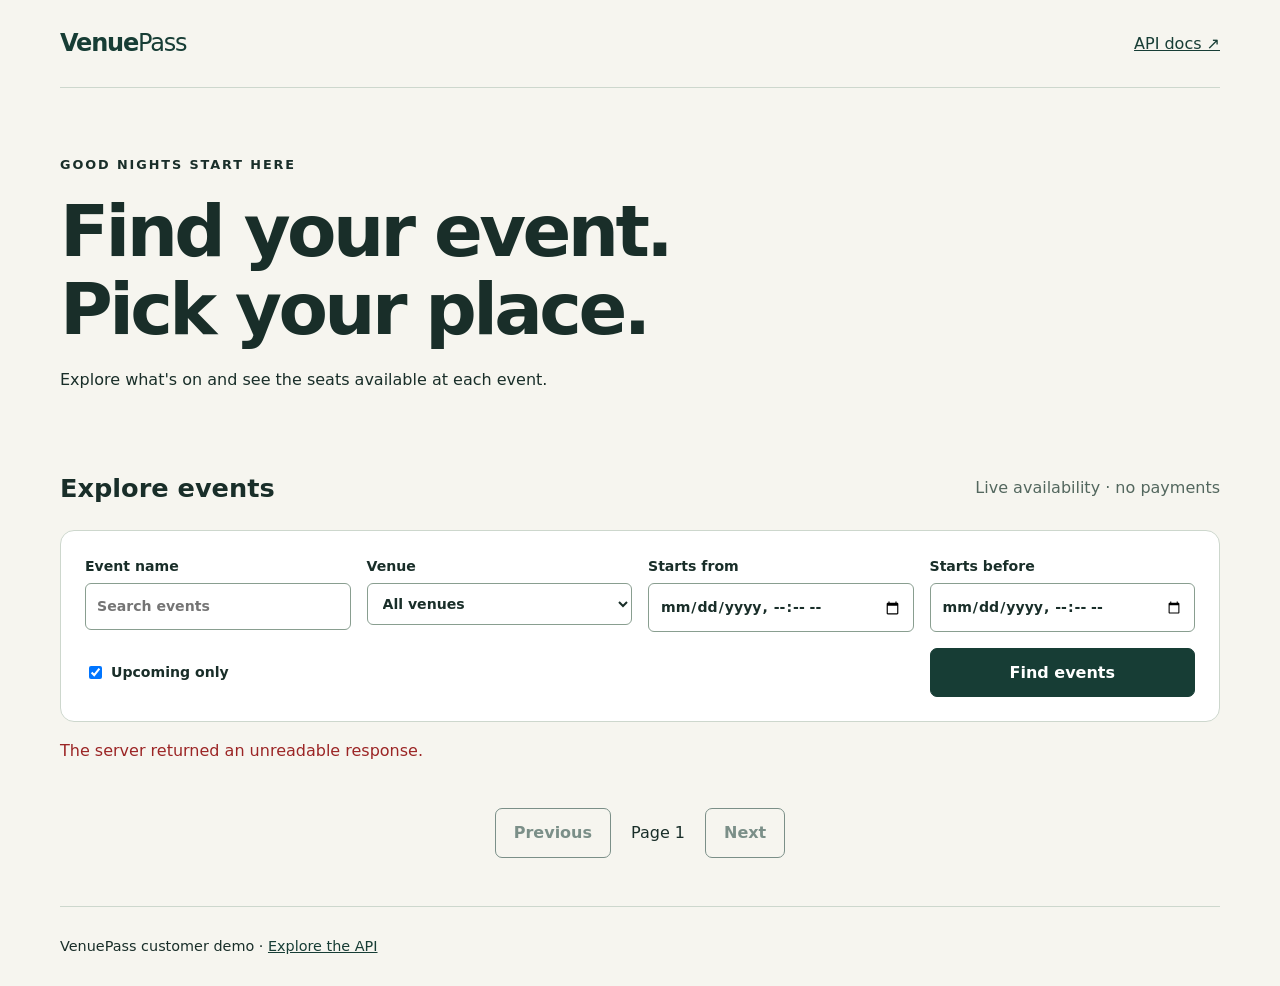
==== app/demo/index.html @ 524a2055 "feat: add event browsing demo" ====
<!doctype html>
<html lang="en">
<head>
  <meta charset="utf-8">
  <meta name="viewport" content="width=device-width, initial-scale=1">
  <meta name="theme-color" content="#173d35">
  <title>VenuePass — find your next event</title>
  <link rel="stylesheet" href="./styles.css">
  <script type="module" src="./app.js"></script>
</head>
<body>
  <!-- A same-origin demo keeps API calls and browser deployment straightforward. -->
  <header class="site-header"><a class="brand" href="./">Venue<span>Pass</span></a><a href="/docs">API docs ↗</a></header>
  <main>
    <section class="intro"><p class="eyebrow">Good nights start here</p><h1>Find your event.<br>Pick your place.</h1><p>Explore what's on and see the seats available at each event.</p></section>
    <section aria-labelledby="browse-heading">
      <div class="section-heading"><h2 id="browse-heading">Explore events</h2><span class="muted">Live availability · no payments</span></div>
      <form id="filters" class="filters">
        <label>Event name<input name="q" type="search" maxlength="255" placeholder="Search events"></label>
        <label>Venue<select name="venue_id" id="venue-filter"><option value="">All venues</option></select></label>
        <label>Starts from<input name="starts_from" type="datetime-local"></label>
        <label>Starts before<input name="starts_before" type="datetime-local"></label>
        <label class="check"><input name="upcoming_only" type="checkbox" checked>Upcoming only</label>
        <button type="submit">Find events</button>
      </form>
      <p id="browse-status" role="status" aria-live="polite"></p>
      <div id="event-list" class="event-grid"></div>
      <nav class="pagination" aria-label="Event pages"><button id="previous" type="button" class="secondary" disabled>Previous</button><span id="page-label">Page 1</span><button id="next" type="button" class="secondary" disabled>Next</button></nav>
    </section>
    <section id="event-detail" class="detail" aria-labelledby="detail-heading" hidden>
      <div class="section-heading"><h2 id="detail-heading" tabindex="-1">Event details</h2><button id="close-detail" type="button" class="secondary">Close details</button></div>
      <div id="detail-copy"></div>
      <h3>Seats</h3><p class="muted">Seats are grouped by their labels. This is not a floor plan.</p>
      <p id="seat-status" role="status" aria-live="polite"></p><div id="seat-list"></div>
    </section>
  </main>
  <footer>VenuePass customer demo · <a href="/docs">Explore the API</a></footer>
</body>
</html>
---- app/demo/styles.css ----
/* Shared tokens keep the small customer demo consistent without a UI framework. */
:root { color-scheme: light; --ink: #192e29; --muted: #53675e; --paper: #f6f5ef; --green: #173d35; --line: #cdd7cd; --accent: #d6ee93; }
* { box-sizing: border-box; }
body { margin: 0; background: var(--paper); color: var(--ink); font: 1rem/1.6 system-ui, sans-serif; }
a { color: var(--green); }
.site-header, main, footer { width: min(1160px, 92%); margin-inline: auto; }
.site-header { display: flex; justify-content: space-between; align-items: center; min-height: 88px; border-bottom: 1px solid var(--line); }
.brand { font-size: 1.5rem; font-weight: 800; text-decoration: none; letter-spacing: -.05em; }.brand span { font-weight: 400; }
.intro { padding: 54px 0 38px; max-width: 750px; }.eyebrow { text-transform: uppercase; font-size: .8rem; letter-spacing: .15em; font-weight: 700; }
h1 { font-size: clamp(2.4rem, 6vw, 4.5rem); line-height: 1.08; letter-spacing: -.05em; margin: 18px 0; }h2 { font-size: 1.6rem; }h3 { margin: 0 0 8px; }
.section-heading { display: flex; flex-wrap: wrap; justify-content: space-between; align-items: center; gap: 12px; }.muted { color: var(--muted); }
.filters { display: grid; grid-template-columns: repeat(4, minmax(0, 1fr)); gap: 16px; padding: 24px; border: 1px solid var(--line); background: white; border-radius: 14px; }
label { display: flex; flex-direction: column; gap: 6px; font-size: .88rem; font-weight: 600; }input, select { min-width: 0; width: 100%; padding: 11px; border: 1px solid #899e90; border-radius: 6px; font: inherit; background: white; color: var(--ink); }
.check { flex-direction: row; align-items: center; grid-column: span 3; }.check input { width: auto; }
button { padding: 11px 18px; border: 1px solid var(--green); border-radius: 7px; background: var(--green); color: white; font: inherit; font-weight: 600; cursor: pointer; }button.secondary { background: transparent; color: var(--green); }button:disabled { cursor: default; opacity: .55; }
/* High-contrast focus rings remain visible for keyboard users across all controls. */
:focus-visible { outline: 3px solid #8b4b00; outline-offset: 3px; }
.event-grid { display: grid; grid-template-columns: repeat(3, minmax(0, 1fr)); gap: 20px; }.event-card { background: white; border: 1px solid var(--line); border-radius: 14px; padding: 24px; display: flex; flex-direction: column; gap: 8px; }.event-card button { margin-top: auto; }.event-card h3 { overflow-wrap: anywhere; }.event-card p { margin: 0 0 12px; }
.badge { align-self: start; background: var(--accent); border-radius: 20px; padding: 3px 10px; font-size: .8rem; font-weight: 700; }.pagination { display: flex; justify-content: center; align-items: center; gap: 20px; margin: 28px 0; }
.detail { background: white; border: 1px solid var(--line); border-radius: 14px; padding: 28px; margin: 36px 0; }#detail-copy { white-space: pre-wrap; overflow-wrap: anywhere; }.seat-group { margin: 22px 0; }.seats { display: flex; flex-wrap: wrap; gap: 8px; }.seat { padding: 8px 12px; border-radius: 6px; border: 1px solid #477c56; background: #edf5e8; font-size: .9rem; }.seat.unavailable { background: #eee; color: #646464; border-color: #aaa; }
.error { color: #9b2525; }footer { border-top: 1px solid var(--line); padding: 28px 0; margin-top: 48px; font-size: .9rem; }
/* Collapse forms and cards without horizontal scrolling on small screens. */
@media (max-width: 800px) { .filters { grid-template-columns: repeat(2, minmax(0, 1fr)); }.check { grid-column: auto; }.event-grid { grid-template-columns: repeat(2, minmax(0, 1fr)); } }
@media (max-width: 520px) { .filters, .event-grid { grid-template-columns: 1fr; }.intro { padding-top: 30px; }.detail { padding: 18px; }.section-heading .muted { margin-bottom: 12px; } }
[hidden] { display: none !important; }
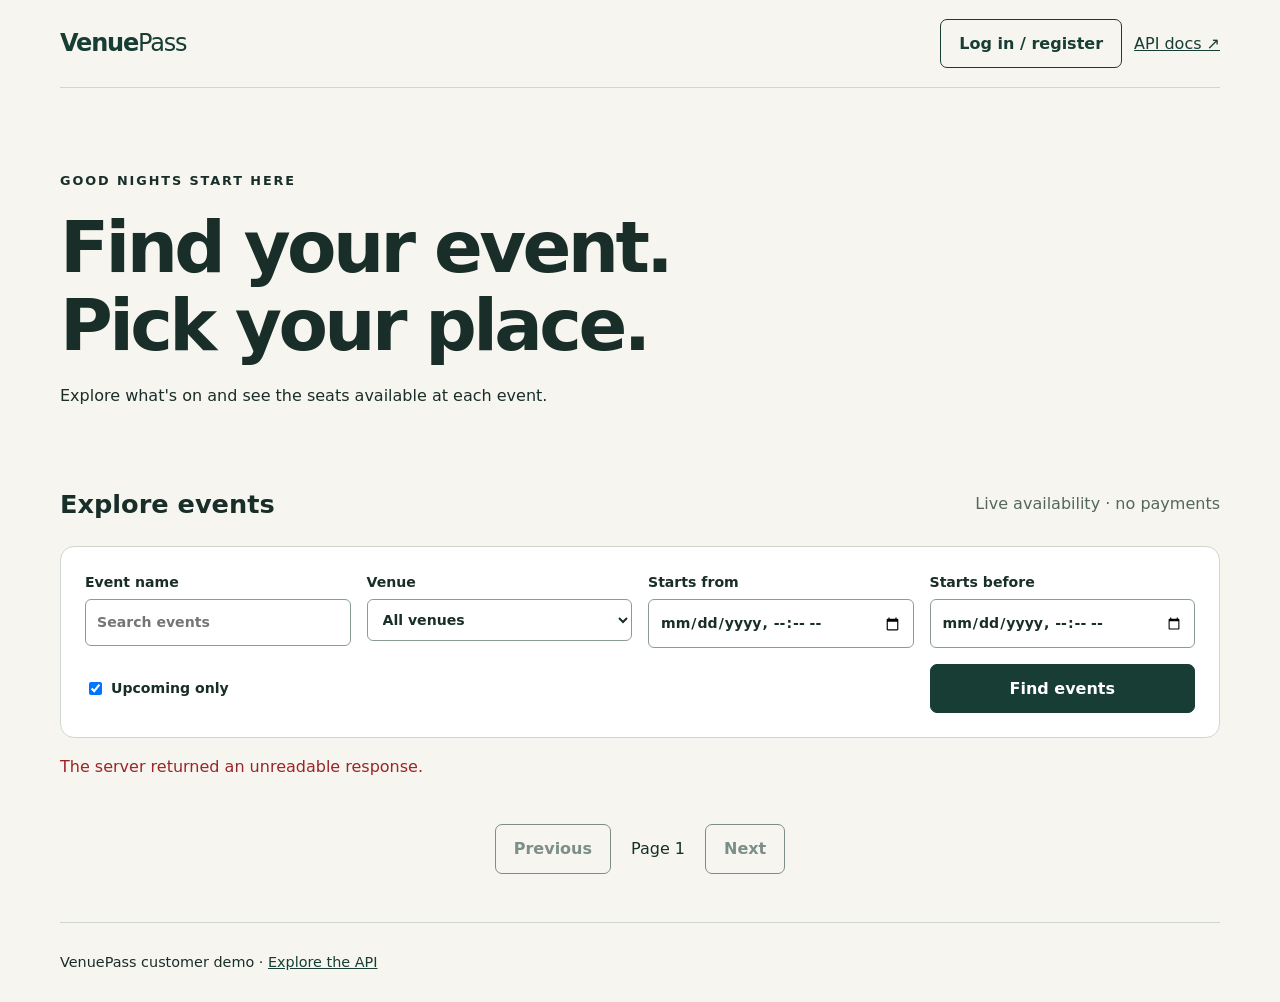
==== commit 40c98440: "feat: add authentication to customer demo" ====
--- a/app/demo/index.html
+++ b/app/demo/index.html
@@ -10,8 +10,9 @@
 </head>
 <body>
   <!-- A same-origin demo keeps API calls and browser deployment straightforward. -->
-  <header class="site-header"><a class="brand" href="./">Venue<span>Pass</span></a><a href="/docs">API docs ↗</a></header>
+  <header class="site-header"><a class="brand" href="./">Venue<span>Pass</span></a><div class="header-actions"><span id="identity" class="muted"></span><button id="account" type="button" class="secondary">Log in / register</button><button id="logout" type="button" class="secondary" hidden>Log out</button><a href="/docs">API docs ↗</a></div></header>
   <main>
+    <p id="auth-status" role="status" aria-live="polite"></p>
     <section class="intro"><p class="eyebrow">Good nights start here</p><h1>Find your event.<br>Pick your place.</h1><p>Explore what's on and see the seats available at each event.</p></section>
     <section aria-labelledby="browse-heading">
       <div class="section-heading"><h2 id="browse-heading">Explore events</h2><span class="muted">Live availability · no payments</span></div>
@@ -34,6 +35,19 @@
       <p id="seat-status" role="status" aria-live="polite"></p><div id="seat-list"></div>
     </section>
   </main>
+  <!-- Authentication is a native modal with explicit labels and memory-only sessions. -->
+  <dialog id="auth-dialog" aria-labelledby="auth-title">
+    <div class="section-heading"><h2 id="auth-title">Welcome back</h2><button id="close-auth" type="button" class="secondary">Close</button></div>
+    <div class="auth-modes"><button id="login-mode" type="button" class="secondary" aria-pressed="true">Log in</button><button id="register-mode" type="button" class="secondary" aria-pressed="false">Create account</button></div>
+    <form id="auth-form" method="post">
+      <label>Email<input id="auth-email" name="email" type="email" autocomplete="username" required></label>
+      <label>Password<input id="auth-password" name="password" type="password" maxlength="128" minlength="1" autocomplete="current-password" aria-describedby="password-help" required></label>
+      <p id="password-help" class="muted">Enter your account password.</p>
+      <button id="auth-submit" type="submit">Log in</button>
+    </form>
+    <p id="auth-form-status" role="status" aria-live="polite"></p>
+    <p class="muted">Refreshing the page logs you out. No payment information is collected.</p>
+  </dialog>
   <footer>VenuePass customer demo · <a href="/docs">Explore the API</a></footer>
 </body>
 </html>
--- a/app/demo/styles.css
+++ b/app/demo/styles.css
@@ -23,3 +23,7 @@
 @media (max-width: 800px) { .filters { grid-template-columns: repeat(2, minmax(0, 1fr)); }.check { grid-column: auto; }.event-grid { grid-template-columns: repeat(2, minmax(0, 1fr)); } }
 @media (max-width: 520px) { .filters, .event-grid { grid-template-columns: 1fr; }.intro { padding-top: 30px; }.detail { padding: 18px; }.section-heading .muted { margin-bottom: 12px; } }
 [hidden] { display: none !important; }
+/* Authentication controls and the native modal share the site's form vocabulary. */
+.header-actions { display: flex; flex-wrap: wrap; align-items: center; justify-content: flex-end; gap: 12px; }.header-actions #identity { max-width: 240px; overflow-wrap: anywhere; }
+dialog { width: min(460px, 92vw); border: 1px solid var(--line); border-radius: 14px; padding: 24px; color: var(--ink); background: white; }dialog::backdrop { background: #102d27aa; }dialog h2 { margin: 0; }dialog form { display: grid; gap: 16px; }.auth-modes { display: flex; gap: 8px; margin: 22px 0; }.auth-modes [aria-pressed="true"] { background: var(--green); color: white; }
+@media (max-width: 600px) { .site-header { align-items: flex-start; gap: 12px; padding-block: 18px; }.header-actions { max-width: 68%; gap: 8px; }.header-actions button { padding: 8px 10px; font-size: .85rem; } }
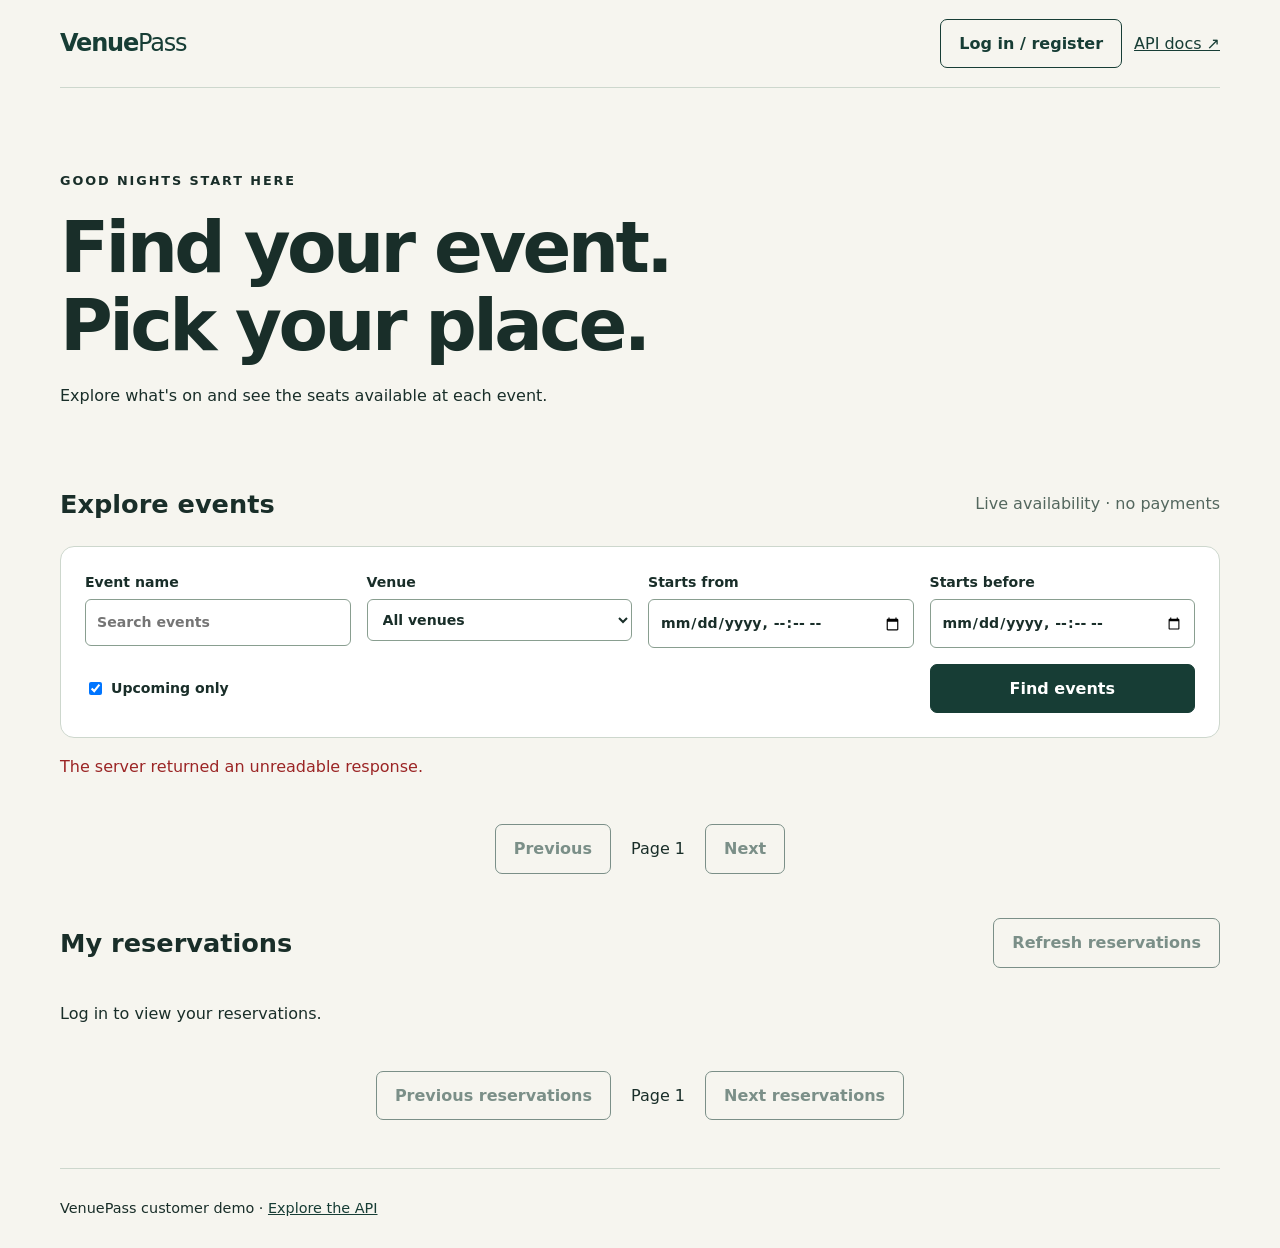
==== commit 2c586484: "feat: add seat booking and reservation management demo" ====
--- a/app/demo/index.html
+++ b/app/demo/index.html
@@ -28,11 +28,26 @@
       <div id="event-list" class="event-grid"></div>
       <nav class="pagination" aria-label="Event pages"><button id="previous" type="button" class="secondary" disabled>Previous</button><span id="page-label">Page 1</span><button id="next" type="button" class="secondary" disabled>Next</button></nav>
     </section>
+    <aside id="pending-booking" class="pending" aria-labelledby="pending-heading" hidden>
+      <h2 id="pending-heading">Resolve your booking request</h2><p id="pending-description"></p><button id="retry-booking" type="button">Retry the same booking</button>
+    </aside>
+    <p id="booking-status" role="status" aria-live="polite"></p>
     <section id="event-detail" class="detail" aria-labelledby="detail-heading" hidden>
       <div class="section-heading"><h2 id="detail-heading" tabindex="-1">Event details</h2><button id="close-detail" type="button" class="secondary">Close details</button></div>
       <div id="detail-copy"></div>
       <h3>Seats</h3><p class="muted">Seats are grouped by their labels. This is not a floor plan.</p>
       <p id="seat-status" role="status" aria-live="polite"></p><div id="seat-list"></div>
+      <section class="selection" aria-labelledby="selection-heading">
+        <h3 id="selection-heading">Review your selection</h3><p id="booking-help"></p>
+        <p id="selection-count" role="status" aria-live="polite">0 of 20 seats selected</p><ul id="selection"></ul>
+        <button id="booking-login" type="button" class="secondary">Log in / account</button>
+        <button id="reserve" type="button" disabled>Reserve selected seats</button>
+      </section>
+    </section>
+    <section aria-labelledby="history-heading">
+      <div class="section-heading"><h2 id="history-heading">My reservations</h2><button id="history-refresh" type="button" class="secondary" disabled>Refresh reservations</button></div>
+      <p id="history-status" role="status" aria-live="polite">Log in to view your reservations.</p><div id="history-list" class="event-grid"></div>
+      <nav class="pagination" aria-label="Reservation pages"><button id="history-previous" type="button" class="secondary" disabled>Previous reservations</button><span id="history-page">Page 1</span><button id="history-next" type="button" class="secondary" disabled>Next reservations</button></nav>
     </section>
   </main>
   <!-- Authentication is a native modal with explicit labels and memory-only sessions. -->
@@ -48,6 +63,11 @@
     <p id="auth-form-status" role="status" aria-live="polite"></p>
     <p class="muted">Refreshing the page logs you out. No payment information is collected.</p>
   </dialog>
+  <dialog id="cancel-dialog" aria-labelledby="cancel-title">
+    <h2 id="cancel-title">Cancel this reservation?</h2><p id="cancel-description"></p>
+    <button id="keep-reservation" type="button" class="secondary">Keep reservation / close</button>
+    <button id="confirm-cancel" type="button">Cancel reservation</button><p id="cancel-status" role="status" aria-live="polite"></p>
+  </dialog>
   <footer>VenuePass customer demo · <a href="/docs">Explore the API</a></footer>
 </body>
 </html>
--- a/app/demo/styles.css
+++ b/app/demo/styles.css
@@ -27,3 +27,8 @@
 .header-actions { display: flex; flex-wrap: wrap; align-items: center; justify-content: flex-end; gap: 12px; }.header-actions #identity { max-width: 240px; overflow-wrap: anywhere; }
 dialog { width: min(460px, 92vw); border: 1px solid var(--line); border-radius: 14px; padding: 24px; color: var(--ink); background: white; }dialog::backdrop { background: #102d27aa; }dialog h2 { margin: 0; }dialog form { display: grid; gap: 16px; }.auth-modes { display: flex; gap: 8px; margin: 22px 0; }.auth-modes [aria-pressed="true"] { background: var(--green); color: white; }
 @media (max-width: 600px) { .site-header { align-items: flex-start; gap: 12px; padding-block: 18px; }.header-actions { max-width: 68%; gap: 8px; }.header-actions button { padding: 8px 10px; font-size: .85rem; } }
+/* Selection is communicated with text, pressed state, and contrast, not color alone. */
+button.seat { color: var(--green); font-weight: 600; }button.seat.selected { background: var(--green); color: white; }button.seat.selected::after { content: ' ✓'; }button.seat:disabled { opacity: 1; }
+.selection { border-top: 1px solid var(--line); margin-top: 28px; padding-top: 24px; }.selection button { margin: 8px 8px 0 0; }.pending { border: 2px solid #8b4b00; background: #fff6df; border-radius: 12px; padding: 20px; margin-block: 24px; }.pending h2 { margin-top: 0; }
+.reservation-card { background: white; border: 1px solid var(--line); border-radius: 14px; padding: 24px; overflow-wrap: anywhere; }.reservation-card .badge { display: inline-block; }.reservation-card ul { padding-left: 20px; }#cancel-dialog button { margin: 6px 0; }
+@media (max-width: 520px) { .pagination { flex-wrap: wrap; gap: 10px; } }
